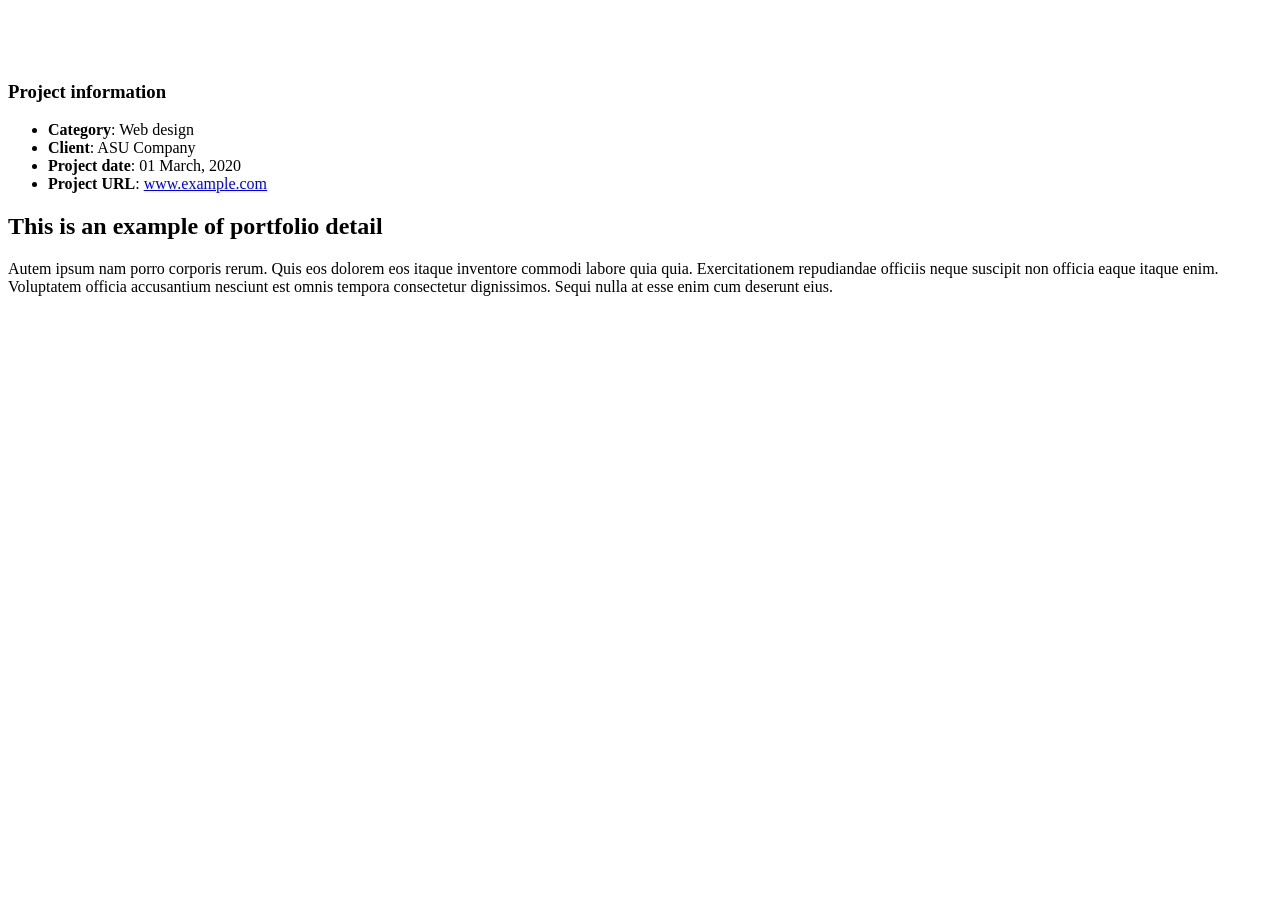
==== portfolio-details.html @ 052a9686 "Add files via upload" ====
<!DOCTYPE html>
<html lang="en">

<head>
  <meta charset="utf-8">
  <meta content="width=device-width, initial-scale=1.0" name="viewport">

  <title>Portfolio Details - Personal Bootstrap Template</title>
  <meta content="" name="description">
  <meta content="" name="keywords">

  <!-- Favicons -->
  <link href="assets/img/favicon.png" rel="icon">
  <link href="assets/img/apple-touch-icon.png" rel="apple-touch-icon">

  <!-- Google Fonts -->
  <link href="https://fonts.googleapis.com/css?family=Open+Sans:300,300i,400,400i,600,600i,700,700i|Raleway:300,300i,400,400i,500,500i,600,600i,700,700i|Poppins:300,300i,400,400i,500,500i,600,600i,700,700i" rel="stylesheet">

  <!-- Vendor CSS Files -->
  <link href="assets/vendor/aos/aos.css" rel="stylesheet">
  <link href="assets/vendor/bootstrap/css/bootstrap.min.css" rel="stylesheet">
  <link href="assets/vendor/bootstrap-icons/bootstrap-icons.css" rel="stylesheet">
  <link href="assets/vendor/boxicons/css/boxicons.min.css" rel="stylesheet">
  <link href="assets/vendor/glightbox/css/glightbox.min.css" rel="stylesheet">
  <link href="assets/vendor/swiper/swiper-bundle.min.css" rel="stylesheet">

  <!-- Template Main CSS File -->
  <link href="assets/css/style.css" rel="stylesheet">

  <!-- =======================================================
  * Template Name: MyResume - v4.10.0
  * Template URL: https://bootstrapmade.com/free-html-bootstrap-template-my-resume/
  * Author: BootstrapMade.com
  * License: https://bootstrapmade.com/license/
  ======================================================== -->
</head>

<body>

  <main id="main">

    <!-- ======= Portfolio Details Section ======= -->
    <section id="portfolio-details" class="portfolio-details">
      <div class="container">

        <div class="row gy-4">

          <div class="col-lg-8">
            <div class="portfolio-details-slider swiper">
              <div class="swiper-wrapper align-items-center">

                <div class="swiper-slide">
                  <img src="assets/img/portfolio/portfolio-details-1.jpg" alt="">
                </div>

                <div class="swiper-slide">
                  <img src="assets/img/portfolio/portfolio-details-2.jpg" alt="">
                </div>

                <div class="swiper-slide">
                  <img src="assets/img/portfolio/portfolio-details-3.jpg" alt="">
                </div>

              </div>
              <div class="swiper-pagination"></div>
            </div>
          </div>

          <div class="col-lg-4">
            <div class="portfolio-info">
              <h3>Project information</h3>
              <ul>
                <li><strong>Category</strong>: Web design</li>
                <li><strong>Client</strong>: ASU Company</li>
                <li><strong>Project date</strong>: 01 March, 2020</li>
                <li><strong>Project URL</strong>: <a href="#">www.example.com</a></li>
              </ul>
            </div>
            <div class="portfolio-description">
              <h2>This is an example of portfolio detail</h2>
              <p>
                Autem ipsum nam porro corporis rerum. Quis eos dolorem eos itaque inventore commodi labore quia quia. Exercitationem repudiandae officiis neque suscipit non officia eaque itaque enim. Voluptatem officia accusantium nesciunt est omnis tempora consectetur dignissimos. Sequi nulla at esse enim cum deserunt eius.
              </p>
            </div>
          </div>

        </div>

      </div>
    </section><!-- End Portfolio Details Section -->

  </main><!-- End #main -->

  <div id="preloader"></div>
  <a href="#" class="back-to-top d-flex align-items-center justify-content-center"><i class="bi bi-arrow-up-short"></i></a>

  <!-- Vendor JS Files -->
  <script src="assets/vendor/purecounter/purecounter_vanilla.js"></script>
  <script src="assets/vendor/aos/aos.js"></script>
  <script src="assets/vendor/bootstrap/js/bootstrap.bundle.min.js"></script>
  <script src="assets/vendor/glightbox/js/glightbox.min.js"></script>
  <script src="assets/vendor/isotope-layout/isotope.pkgd.min.js"></script>
  <script src="assets/vendor/swiper/swiper-bundle.min.js"></script>
  <script src="assets/vendor/typed.js/typed.min.js"></script>
  <script src="assets/vendor/waypoints/noframework.waypoints.js"></script>
  <script src="assets/vendor/php-email-form/validate.js"></script>

  <!-- Template Main JS File -->
  <script src="assets/js/main.js"></script>

</body>

</html>
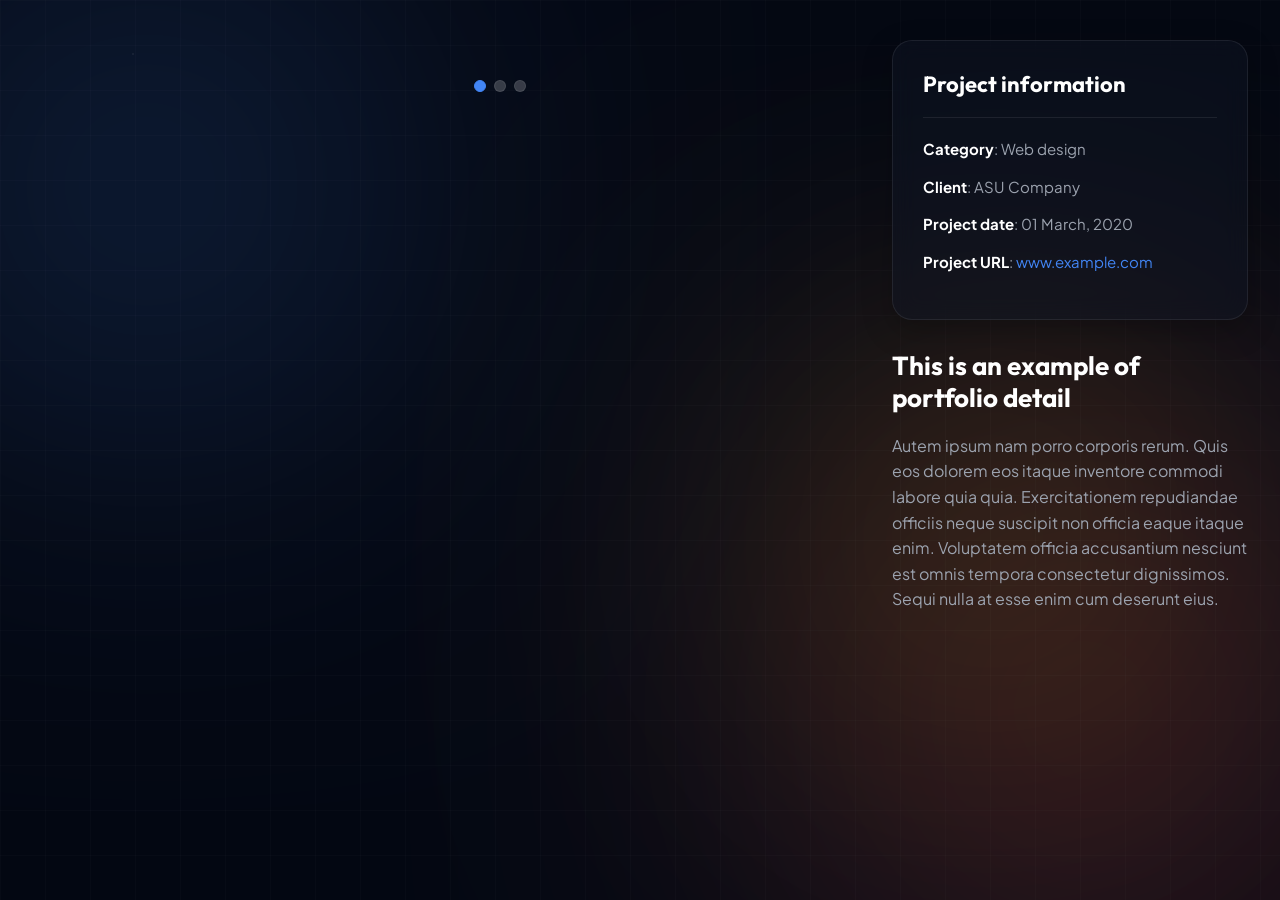
==== commit 0ba2bda2: "update design" ====
--- a/portfolio-details.html
+++ b/portfolio-details.html
@@ -14,7 +14,9 @@
   <link href="assets/img/apple-touch-icon.png" rel="apple-touch-icon">
 
   <!-- Google Fonts -->
-  <link href="https://fonts.googleapis.com/css?family=Open+Sans:300,300i,400,400i,600,600i,700,700i|Raleway:300,300i,400,400i,500,500i,600,600i,700,700i|Poppins:300,300i,400,400i,500,500i,600,600i,700,700i" rel="stylesheet">
+  <link rel="preconnect" href="https://fonts.googleapis.com">
+  <link rel="preconnect" href="https://fonts.gstatic.com" crossorigin>
+  <link href="https://fonts.googleapis.com/css2?family=Plus+Jakarta+Sans:ital,wght@0,300;0,400;0,500;0,600;0,700;0,800;1,400&family=Outfit:wght@300;400;500;600;700;800;900&family=Fira+Code:wght@400;500&display=swap" rel="stylesheet">
 
   <!-- Vendor CSS Files -->
   <link href="assets/vendor/aos/aos.css" rel="stylesheet">
@@ -36,6 +38,12 @@
 </head>
 
 <body>
+  <!-- Background Glow Orbs -->
+  <div class="glow-bg-container">
+    <div class="glow-orb orb-1"></div>
+    <div class="glow-orb orb-2"></div>
+    <div class="glow-orb orb-3"></div>
+  </div>
 
   <main id="main">
 
--- a/assets/css/style.css
+++ b/assets/css/style.css
@@ -0,0 +1,1214 @@
+/**
+* Template Name: MyResume - v4.10.0 (Redesigned for Premium Dark Theme)
+* Redesigned by: Antigravity AI
+*/
+
+/*--------------------------------------------------------------
+# Design System & Variables
+--------------------------------------------------------------*/
+:root {
+  --font-sans: "Plus Jakarta Sans", -apple-system, BlinkMacSystemFont, "Segoe UI", Roboto, sans-serif;
+  --font-heading: "Outfit", sans-serif;
+  --font-mono: "Fira Code", monospace;
+
+  --bg-dark: #030712;
+  --bg-darker: #020617;
+  --bg-card: rgba(17, 24, 39, 0.45);
+  --bg-card-hover: rgba(31, 41, 55, 0.65);
+
+  --text-primary: #f3f4f6;
+  --text-secondary: #9ca3af;
+  --text-muted: #6b7280;
+
+  /* Google Antigravity Branding Colors */
+  --google-blue: #4285F4;
+  --google-blue-rgb: 66, 133, 244;
+  --google-red: #EA4335;
+  --google-red-rgb: 234, 67, 53;
+  --google-yellow: #FBBC05;
+  --google-yellow-rgb: 251, 188, 5;
+  --google-green: #34A853;
+  --google-green-rgb: 52, 168, 83;
+
+  /* Theme color mapping */
+  --primary: var(--google-blue);
+  --primary-rgb: var(--google-blue-rgb);
+  --secondary: var(--google-green);
+  --secondary-rgb: var(--google-green-rgb);
+  --accent: var(--google-red);
+  --accent-rgb: var(--google-red-rgb);
+  --warning: var(--google-yellow);
+  --warning-rgb: var(--google-yellow-rgb);
+
+  --gradient-primary: linear-gradient(135deg, var(--google-blue), var(--google-red));
+  --gradient-glow: linear-gradient(135deg, var(--google-blue), var(--google-green), var(--google-yellow), var(--google-red));
+  --gradient-text: linear-gradient(135deg, #4285F4 0%, #EA4335 30%, #FBBC05 65%, #34A853 100%);
+  --gradient-rainbow: linear-gradient(135deg, #4285F4, #34A853, #FBBC05, #EA4335);
+
+  --border-color: rgba(255, 255, 255, 0.08);
+  --border-hover: rgba(255, 255, 255, 0.16);
+  --radius-sm: 12px;
+  --radius-md: 20px;
+  --radius-lg: 28px;
+
+  --shadow-neon: 0 0 20px rgba(66, 133, 244, 0.15);
+  --shadow-neon-hover: 0 0 35px rgba(234, 67, 53, 0.3);
+
+  --transition: all 0.4s cubic-bezier(0.16, 1, 0.3, 1);
+}
+
+/*--------------------------------------------------------------
+# General Styles
+--------------------------------------------------------------*/
+body {
+  font-family: var(--font-sans);
+  background-color: var(--bg-dark);
+  color: var(--text-primary);
+  overflow-x: hidden;
+  margin: 0;
+  padding: 0;
+}
+
+a {
+  color: var(--primary);
+  text-decoration: none;
+  transition: var(--transition);
+}
+
+a:hover {
+  color: var(--secondary);
+}
+
+h1,
+h2,
+h3,
+h4,
+h5,
+h6 {
+  font-family: var(--font-heading);
+}
+
+/* Custom Scrollbar */
+::-webkit-scrollbar {
+  width: 8px;
+}
+::-webkit-scrollbar-track {
+  background: var(--bg-dark);
+}
+::-webkit-scrollbar-thumb {
+  background: rgba(255, 255, 255, 0.1);
+  border-radius: 4px;
+}
+::-webkit-scrollbar-thumb:hover {
+  background: var(--primary);
+}
+
+/*--------------------------------------------------------------
+# Background Glow System
+--------------------------------------------------------------*/
+.glow-bg-container {
+  position: fixed;
+  top: 0;
+  left: 0;
+  width: 100vw;
+  height: 100vh;
+  z-index: -1;
+  overflow: hidden;
+  background-color: var(--bg-dark);
+  pointer-events: none;
+}
+
+.glow-bg-container::before {
+  content: "";
+  position: absolute;
+  top: 0;
+  left: 0;
+  width: 100%;
+  height: 100%;
+  background-image: 
+    linear-gradient(rgba(255, 255, 255, 0.015) 1px, transparent 1px),
+    linear-gradient(90deg, rgba(255, 255, 255, 0.015) 1px, transparent 1px);
+  background-size: 45px 45px;
+  pointer-events: none;
+}
+
+.glow-orb {
+  position: absolute;
+  border-radius: 50%;
+  filter: blur(140px);
+  opacity: 0.16;
+  mix-blend-mode: screen;
+  animation: floatOrb 22s infinite alternate ease-in-out;
+}
+
+.orb-1 {
+  width: 550px;
+  height: 550px;
+  background: var(--google-blue);
+  top: -10%;
+  left: -10%;
+  animation-duration: 25s;
+}
+
+.orb-2 {
+  width: 650px;
+  height: 650px;
+  background: var(--google-red);
+  bottom: -15%;
+  right: -10%;
+  animation-duration: 32s;
+  animation-delay: -5s;
+}
+
+.orb-3 {
+  width: 450px;
+  height: 450px;
+  background: var(--google-yellow);
+  top: 35%;
+  right: 5%;
+  animation-duration: 28s;
+  animation-delay: -10s;
+}
+
+.orb-4 {
+  width: 500px;
+  height: 500px;
+  background: var(--google-green);
+  bottom: 25%;
+  left: -5%;
+  animation-duration: 24s;
+  animation-delay: -15s;
+}
+
+@keyframes floatOrb {
+  0% {
+    transform: translate(0, 0) scale(1);
+  }
+  50% {
+    transform: translate(50px, -70px) scale(1.1);
+  }
+  100% {
+    transform: translate(-30px, 50px) scale(0.9);
+  }
+}
+
+/*--------------------------------------------------------------
+# Back to Top Button
+--------------------------------------------------------------*/
+.back-to-top {
+  position: fixed;
+  visibility: hidden;
+  opacity: 0;
+  right: 15px;
+  bottom: 15px;
+  z-index: 996;
+  background: var(--gradient-primary);
+  width: 44px;
+  height: 44px;
+  border-radius: 50%;
+  transition: var(--transition);
+  display: flex;
+  align-items: center;
+  justify-content: center;
+  box-shadow: 0 4px 15px rgba(0, 0, 0, 0.4);
+}
+
+.back-to-top i {
+  font-size: 24px;
+  color: #fff;
+  line-height: 0;
+}
+
+.back-to-top:hover {
+  transform: translateY(-5px);
+  box-shadow: 0 0 20px var(--primary);
+}
+
+.back-to-top.active {
+  visibility: visible;
+  opacity: 1;
+}
+
+/*--------------------------------------------------------------
+# Preloader
+--------------------------------------------------------------*/
+#preloader {
+  position: fixed;
+  top: 0;
+  left: 0;
+  right: 0;
+  bottom: 0;
+  z-index: 9999;
+  overflow: hidden;
+  background: var(--bg-dark);
+}
+
+#preloader:before {
+  content: "";
+  position: fixed;
+  top: calc(50% - 30px);
+  left: calc(50% - 30px);
+  border: 4px solid var(--border-color);
+  border-top-color: var(--primary);
+  border-bottom-color: var(--secondary);
+  border-radius: 50%;
+  width: 60px;
+  height: 60px;
+  animation: animate-preloader 1s linear infinite;
+}
+
+@keyframes animate-preloader {
+  0% {
+    transform: rotate(0deg);
+  }
+  100% {
+    transform: rotate(360deg);
+  }
+}
+
+/*--------------------------------------------------------------
+# Disable AOS Animation Delay on Mobile
+--------------------------------------------------------------*/
+@media screen and (max-width: 768px) {
+  [data-aos-delay] {
+    transition-delay: 0 !important;
+  }
+}
+
+/*--------------------------------------------------------------
+# Header & Navigation
+--------------------------------------------------------------*/
+#header {
+  position: fixed;
+  top: 0;
+  left: 0;
+  bottom: 0;
+  z-index: 9997;
+  transition: var(--transition);
+  padding: 15px;
+  display: flex;
+  flex-direction: column;
+  justify-content: center;
+}
+
+@media (max-width: 991px) {
+  #header {
+    width: 280px;
+    background: rgba(2, 6, 23, 0.95);
+    backdrop-filter: blur(25px);
+    -webkit-backdrop-filter: blur(25px);
+    border-right: 1px solid var(--border-color);
+    left: -280px;
+  }
+}
+
+@media (min-width: 991px) {
+  #main {
+    margin-left: 100px;
+  }
+}
+
+/* Navigation Menu */
+.nav-menu {
+  padding: 0;
+  display: block;
+}
+
+.nav-menu * {
+  margin: 0;
+  padding: 0;
+  list-style: none;
+}
+
+.nav-menu > ul > li {
+  position: relative;
+  white-space: nowrap;
+}
+
+.nav-menu a,
+.nav-menu a:focus {
+  display: flex;
+  align-items: center;
+  color: var(--text-secondary);
+  padding: 10px 18px;
+  margin-bottom: 12px;
+  transition: var(--transition);
+  font-size: 15px;
+  border-radius: 50px;
+  background: rgba(255, 255, 255, 0.02);
+  border: 1px solid rgba(255, 255, 255, 0.05);
+  height: 56px;
+  width: 100%;
+  overflow: hidden;
+  backdrop-filter: blur(10px);
+  -webkit-backdrop-filter: blur(10px);
+}
+
+.nav-menu a i,
+.nav-menu a:focus i {
+  font-size: 20px;
+}
+
+.nav-menu a span,
+.nav-menu a:focus span {
+  padding: 0 5px 0 10px;
+  color: var(--text-secondary);
+  font-family: var(--font-sans);
+  font-weight: 500;
+  transition: var(--transition);
+}
+
+@media (min-width: 992px) {
+  .nav-menu a,
+  .nav-menu a:focus {
+    width: 56px;
+  }
+
+  .nav-menu a span,
+  .nav-menu a:focus span {
+    display: none;
+    color: #fff;
+  }
+}
+
+.nav-menu a:hover,
+.nav-menu .active,
+.nav-menu .active:focus,
+.nav-menu li:hover > a {
+  color: #fff;
+  border-color: transparent;
+}
+
+/* Individual Google Color Mappings for Nav Items */
+.nav-menu a.nav-home:hover,
+.nav-menu li:hover > a.nav-home,
+.nav-menu a.nav-home.active {
+  background: linear-gradient(135deg, var(--google-blue), #1a73e8) !important;
+  box-shadow: 0 0 20px rgba(66, 133, 244, 0.55) !important;
+}
+
+.nav-menu a.nav-about:hover,
+.nav-menu li:hover > a.nav-about,
+.nav-menu a.nav-about.active {
+  background: linear-gradient(135deg, var(--google-green), #1e8e3e) !important;
+  box-shadow: 0 0 20px rgba(52, 168, 83, 0.55) !important;
+}
+
+.nav-menu a.nav-experience:hover,
+.nav-menu li:hover > a.nav-experience,
+.nav-menu a.nav-experience.active {
+  background: linear-gradient(135deg, var(--google-yellow), #f29900) !important;
+  box-shadow: 0 0 20px rgba(251, 188, 5, 0.55) !important;
+  color: #020617 !important;
+}
+.nav-menu a.nav-experience:hover span,
+.nav-menu a.nav-experience.active span,
+.nav-menu a.nav-experience:hover i,
+.nav-menu a.nav-experience.active i,
+.nav-menu li:hover > a.nav-experience i {
+  color: #020617 !important;
+}
+
+.nav-menu a.nav-resume:hover,
+.nav-menu li:hover > a.nav-resume,
+.nav-menu a.nav-resume.active {
+  background: linear-gradient(135deg, var(--google-red), #d93025) !important;
+  box-shadow: 0 0 20px rgba(234, 67, 53, 0.55) !important;
+}
+
+.nav-menu a.nav-portfolio:hover,
+.nav-menu li:hover > a.nav-portfolio,
+.nav-menu a.nav-portfolio.active {
+  background: var(--gradient-primary) !important;
+  box-shadow: 0 0 20px rgba(66, 133, 244, 0.35), 0 0 20px rgba(234, 67, 53, 0.35) !important;
+}
+
+.nav-menu a:hover span,
+.nav-menu .active span,
+.nav-menu .active:focus span,
+.nav-menu li:hover > a span {
+  color: #fff;
+}
+
+.nav-menu a:hover,
+.nav-menu li:hover > a {
+  width: 100%;
+  color: #fff;
+}
+
+.nav-menu a:hover span,
+.nav-menu li:hover > a span {
+  display: block;
+}
+
+/* Mobile Nav Toggle */
+.mobile-nav-toggle {
+  position: fixed;
+  right: 15px;
+  top: 15px;
+  z-index: 9998;
+  border: 1px solid var(--border-color);
+  background: rgba(3, 7, 18, 0.8) !important;
+  backdrop-filter: blur(10px);
+  -webkit-backdrop-filter: blur(10px);
+  font-size: 24px;
+  transition: var(--transition);
+  outline: none !important;
+  line-height: 0;
+  cursor: pointer;
+  border-radius: 50%;
+  width: 48px;
+  height: 48px;
+  display: flex;
+  align-items: center;
+  justify-content: center;
+  color: #fff;
+  box-shadow: 0 4px 15px rgba(0, 0, 0, 0.4);
+}
+
+.mobile-nav-active {
+  overflow: hidden;
+}
+
+.mobile-nav-active #header {
+  left: 0;
+}
+
+.mobile-nav-active .mobile-nav-toggle {
+  color: #fff;
+  background: var(--gradient-primary) !important;
+  border-color: transparent;
+  box-shadow: 0 0 15px rgba(99, 102, 241, 0.5);
+}
+
+/*--------------------------------------------------------------
+# Hero Section
+--------------------------------------------------------------*/
+#hero {
+  width: 100%;
+  height: 100vh;
+  position: relative;
+  overflow: hidden;
+  display: flex;
+  flex-direction: column;
+  justify-content: center;
+  background: linear-gradient(to right, rgba(3, 7, 18, 0.95), rgba(3, 7, 18, 0.75)), url("../img/hero-bg.jpg") center center/cover no-repeat;
+}
+
+@media (min-width: 992px) {
+  #hero {
+    padding-left: 100px;
+  }
+}
+
+#hero:before {
+  content: "";
+  position: absolute;
+  top: 0;
+  left: 0;
+  right: 0;
+  bottom: 0;
+  background: radial-gradient(circle at 30% 30%, rgba(99, 102, 241, 0.12), transparent 60%),
+              radial-gradient(circle at 80% 70%, rgba(6, 182, 212, 0.12), transparent 60%);
+  z-index: 1;
+}
+
+#hero .container {
+  position: relative;
+  z-index: 2;
+}
+
+#hero h1 {
+  margin: 0;
+  font-size: 56px;
+  font-weight: 800;
+  line-height: 1.2;
+  font-family: var(--font-heading);
+  background: var(--gradient-text);
+  -webkit-background-clip: text;
+  -webkit-text-fill-color: transparent;
+  margin-bottom: 15px;
+}
+
+#hero p {
+  color: var(--text-secondary);
+  margin: 15px 0 0 0;
+  font-size: 24px;
+  font-family: var(--font-sans);
+  font-weight: 500;
+}
+
+#hero p span {
+  color: var(--secondary);
+  font-weight: 600;
+  border-bottom: 2px solid var(--secondary);
+  letter-spacing: 1px;
+}
+
+#hero .social-links {
+  margin-top: 35px;
+}
+
+#hero .social-links a {
+  font-size: 22px;
+  display: inline-flex;
+  align-items: center;
+  justify-content: center;
+  color: var(--text-secondary);
+  background: rgba(255, 255, 255, 0.03);
+  border: 1px solid var(--border-color);
+  width: 48px;
+  height: 48px;
+  border-radius: 50%;
+  margin-right: 15px;
+  transition: var(--transition);
+}
+
+#hero .social-links a:hover {
+  color: #fff;
+  background: var(--gradient-primary);
+  border-color: transparent;
+  transform: translateY(-5px);
+  box-shadow: 0 5px 15px rgba(99, 102, 241, 0.4);
+}
+
+@media (max-width: 992px) {
+  #hero {
+    text-align: center;
+  }
+
+  #hero h1 {
+    font-size: 36px;
+    line-height: 42px;
+  }
+
+  #hero p {
+    margin-top: 10px;
+    font-size: 20px;
+    line-height: 26px;
+  }
+}
+
+/*--------------------------------------------------------------
+# Sections General
+--------------------------------------------------------------*/
+section {
+  padding: 80px 0;
+  overflow: hidden;
+  position: relative;
+}
+
+.section-title {
+  text-align: center;
+  padding-bottom: 40px;
+}
+
+.section-title h2 {
+  font-family: var(--font-heading);
+  font-size: 36px;
+  font-weight: 800;
+  text-transform: uppercase;
+  margin-bottom: 15px;
+  position: relative;
+  color: #fff;
+  letter-spacing: 1px;
+}
+
+.section-title h2::after {
+  content: "";
+  position: absolute;
+  display: block;
+  width: 60px;
+  height: 4px;
+  background: var(--gradient-primary);
+  border-radius: 2px;
+  bottom: -10px;
+  left: 50%;
+  transform: translateX(-50%);
+}
+
+.section-title p {
+  color: var(--text-secondary);
+  font-size: 16px;
+  max-width: 650px;
+  margin: 20px auto 0 auto;
+  line-height: 1.6;
+}
+
+/*--------------------------------------------------------------
+# About Section
+--------------------------------------------------------------*/
+.profile-img-container {
+  position: relative;
+  width: 240px;
+  height: 240px;
+  border-radius: var(--radius-md);
+  overflow: hidden;
+  padding: 8px;
+  background: var(--gradient-rainbow);
+  box-shadow: 0 10px 30px rgba(66, 133, 244, 0.3);
+  transition: var(--transition);
+}
+
+.profile-img-container::before {
+  content: "";
+  position: absolute;
+  top: 0;
+  left: 0;
+  right: 0;
+  bottom: 0;
+  background: linear-gradient(135deg, var(--google-yellow), var(--google-red), var(--google-blue), var(--google-green));
+  opacity: 0;
+  transition: var(--transition);
+  z-index: 1;
+}
+
+.profile-img-container:hover {
+  transform: translateY(-8px) rotate(2deg);
+  box-shadow: var(--shadow-neon-hover);
+}
+
+.profile-img-container:hover::before {
+  opacity: 1;
+}
+
+.profile-img {
+  position: relative;
+  z-index: 2;
+  width: 100%;
+  height: 100%;
+  object-fit: cover;
+  border-radius: 14px;
+  background: var(--bg-darker);
+}
+
+.about .content h3 {
+  font-family: var(--font-heading);
+  font-weight: 700;
+  font-size: 28px;
+  color: #fff;
+  margin-bottom: 20px;
+}
+
+.about .content ul {
+  list-style: none;
+  padding: 0;
+}
+
+.about .content ul li {
+  margin-bottom: 15px;
+  display: flex;
+  align-items: center;
+  font-family: var(--font-sans);
+  color: var(--text-secondary);
+}
+
+.about .content ul strong {
+  color: #fff;
+  margin-right: 8px;
+}
+
+.about .content ul i {
+  font-size: 16px;
+  margin-right: 10px;
+  color: var(--secondary);
+  line-height: 0;
+}
+
+/*--------------------------------------------------------------
+# Experience & Skills Section
+--------------------------------------------------------------*/
+#experience {
+  background: transparent;
+}
+
+#experience .title {
+  font-family: var(--font-heading);
+  font-size: 36px;
+  font-weight: 800;
+  color: #fff;
+  text-align: center;
+  margin-bottom: 40px;
+  text-transform: uppercase;
+}
+
+.experience-details-container {
+  display: flex;
+  justify-content: center;
+  padding: 0 15px;
+}
+
+.about-containers {
+  display: grid;
+  grid-template-columns: 1fr 1fr;
+  gap: 30px;
+  width: 100%;
+  max-width: 1200px;
+}
+
+@media (max-width: 991px) {
+  .about-containers {
+    grid-template-columns: 1fr;
+  }
+}
+
+.details-container {
+  background: var(--bg-card);
+  border: 1px solid var(--border-color);
+  backdrop-filter: blur(12px);
+  -webkit-backdrop-filter: blur(12px);
+  padding: 30px;
+  border-radius: var(--radius-md);
+  transition: var(--transition);
+  box-shadow: 0 10px 30px rgba(0, 0, 0, 0.25);
+}
+
+.details-container:hover {
+  transform: translateY(-5px);
+}
+
+.details-container.container-frontend:hover {
+  border-color: rgba(66, 133, 244, 0.4);
+  box-shadow: 0 15px 35px rgba(66, 133, 244, 0.25), 0 5px 25px rgba(52, 168, 83, 0.15);
+}
+
+.details-container.container-backend:hover {
+  border-color: rgba(234, 67, 53, 0.4);
+  box-shadow: 0 15px 35px rgba(234, 67, 53, 0.25), 0 5px 25px rgba(251, 188, 5, 0.15);
+}
+
+.experience-sub-title {
+  color: #fff;
+  font-family: var(--font-heading);
+  font-weight: 700;
+  font-size: 22px;
+  margin-bottom: 25px;
+  text-align: center;
+  border-bottom: 1px solid var(--border-color);
+  padding-bottom: 15px;
+}
+
+.container-frontend .experience-sub-title {
+  border-bottom: 2px solid var(--google-blue);
+}
+
+.container-backend .experience-sub-title {
+  border-bottom: 2px solid var(--google-red);
+}
+
+.article-container {
+  display: grid;
+  grid-template-columns: repeat(auto-fill, minmax(110px, 1fr));
+  gap: 20px;
+  justify-content: center;
+}
+
+article {
+  display: flex;
+  flex-direction: column;
+  align-items: center;
+  justify-content: center;
+  padding: 15px 10px;
+  background: rgba(255, 255, 255, 0.02);
+  border: 1px solid rgba(255, 255, 255, 0.03);
+  border-radius: var(--radius-sm);
+  transition: var(--transition);
+  text-align: center;
+  box-sizing: border-box;
+  width: 100% !important;
+}
+
+article:hover {
+  background: rgba(255, 255, 255, 0.05);
+  transform: translateY(-5px) scale(1.05);
+}
+
+/* Custom Frontend item hovers (alternating Blue & Green) */
+.container-frontend article:nth-child(odd):hover {
+  border-color: var(--google-blue);
+  box-shadow: 0 5px 15px rgba(66, 133, 244, 0.35);
+}
+.container-frontend article:nth-child(odd):hover .experience-icon {
+  filter: drop-shadow(0 0 8px rgba(66, 133, 244, 0.7));
+}
+
+.container-frontend article:nth-child(even):hover {
+  border-color: var(--google-green);
+  box-shadow: 0 5px 15px rgba(52, 168, 83, 0.35);
+}
+.container-frontend article:nth-child(even):hover .experience-icon {
+  filter: drop-shadow(0 0 8px rgba(52, 168, 83, 0.7));
+}
+
+/* Custom Backend item hovers (alternating Yellow & Red) */
+.container-backend article:nth-child(odd):hover {
+  border-color: var(--google-yellow);
+  box-shadow: 0 5px 15px rgba(251, 188, 5, 0.35);
+}
+.container-backend article:nth-child(odd):hover .experience-icon {
+  filter: drop-shadow(0 0 8px rgba(251, 188, 5, 0.7));
+}
+
+.container-backend article:nth-child(even):hover {
+  border-color: var(--google-red);
+  box-shadow: 0 5px 15px rgba(234, 67, 53, 0.35);
+}
+.container-backend article:nth-child(even):hover .experience-icon {
+  filter: drop-shadow(0 0 8px rgba(234, 67, 53, 0.7));
+}
+
+article .experience-icon {
+  width: 45px;
+  height: 45px;
+  margin-bottom: 12px;
+  transition: var(--transition);
+}
+
+article:hover .experience-icon {
+  transform: scale(1.1);
+}
+
+article h3 {
+  font-family: var(--font-sans);
+  font-size: 14px;
+  font-weight: 600;
+  color: var(--text-primary);
+  margin: 0;
+}
+
+/*--------------------------------------------------------------
+# Resume Section
+--------------------------------------------------------------*/
+.resume {
+  background: transparent;
+}
+
+.resume .resume-title {
+  font-family: var(--font-heading);
+  font-size: 24px;
+  font-weight: 700;
+  margin-top: 30px;
+  margin-bottom: 25px;
+  color: #fff;
+  border-left: 4px solid var(--primary);
+  padding-left: 15px;
+}
+
+.resume .resume-item {
+  padding: 0 0 30px 25px;
+  margin-top: -2px;
+  border-left: 2px dashed rgba(99, 102, 241, 0.3);
+  position: relative;
+}
+
+.resume .resume-item:last-child {
+  border-left: 0;
+  padding-bottom: 0;
+}
+
+.resume .resume-item::before {
+  content: "";
+  position: absolute;
+  width: 16px;
+  height: 16px;
+  border-radius: 50%;
+  left: -9px;
+  top: 4px;
+  background: var(--bg-dark);
+  border: 3px solid var(--primary);
+  box-shadow: 0 0 10px var(--primary);
+  transition: var(--transition);
+}
+
+.resume .resume-item:hover::before {
+  background: var(--primary);
+  box-shadow: 0 0 18px var(--primary);
+  transform: scale(1.2);
+}
+
+.resume .resume-item h4 {
+  font-family: var(--font-heading);
+  font-size: 18px;
+  font-weight: 700;
+  color: #fff;
+  margin-bottom: 8px;
+}
+
+.resume .resume-item h5 {
+  font-family: var(--font-mono);
+  font-size: 14px;
+  background: rgba(99, 102, 241, 0.1);
+  color: var(--primary);
+  border: 1px solid rgba(99, 102, 241, 0.2);
+  padding: 4px 12px;
+  display: inline-block;
+  font-weight: 600;
+  border-radius: 50px;
+  margin-bottom: 12px;
+}
+
+.resume .resume-item p {
+  color: var(--text-secondary);
+  font-size: 15px;
+  margin-bottom: 8px;
+}
+
+.resume .resume-item p em {
+  color: var(--text-primary);
+  font-style: normal;
+  font-weight: 500;
+}
+
+.resume .resume-item ul {
+  padding-left: 20px;
+  color: var(--text-secondary);
+  font-size: 14px;
+}
+
+.resume .resume-item ul li {
+  padding-bottom: 8px;
+}
+
+/*--------------------------------------------------------------
+# Portfolio Section
+--------------------------------------------------------------*/
+.portfolio {
+  background: transparent;
+}
+
+.portfolio #portfolio-flters {
+  padding: 0;
+  margin: 0 auto 35px auto;
+  list-style: none;
+  text-align: center;
+  background: rgba(255, 255, 255, 0.02);
+  border: 1px solid var(--border-color);
+  border-radius: 50px;
+  padding: 4px 20px;
+  display: inline-block;
+}
+
+.portfolio #portfolio-flters li {
+  cursor: pointer;
+  display: inline-block;
+  padding: 8px 20px;
+  font-family: var(--font-sans);
+  font-size: 14px;
+  font-weight: 600;
+  text-transform: uppercase;
+  color: var(--text-secondary);
+  border-radius: 50px;
+  margin: 2px;
+  transition: var(--transition);
+}
+
+.portfolio #portfolio-flters li:hover,
+.portfolio #portfolio-flters li.filter-active {
+  color: #fff;
+  background: var(--gradient-primary);
+}
+
+.portfolio .portfolio-item {
+  margin-bottom: 30px;
+}
+
+.portfolio .portfolio-wrap {
+  transition: var(--transition);
+  position: relative;
+  overflow: hidden;
+  z-index: 1;
+  border-radius: var(--radius-md);
+  border: 1px solid var(--border-color);
+  background: var(--bg-card);
+}
+
+.portfolio .portfolio-wrap img {
+  transition: var(--transition);
+  width: 100%;
+}
+
+.portfolio .portfolio-wrap::before {
+  content: "";
+  background: linear-gradient(to top, rgba(3, 7, 18, 0.95), rgba(3, 7, 18, 0.4));
+  position: absolute;
+  left: 0;
+  right: 0;
+  top: 0;
+  bottom: 0;
+  transition: var(--transition);
+  z-index: 2;
+  opacity: 0;
+}
+
+.portfolio .portfolio-wrap .portfolio-info {
+  opacity: 0;
+  position: absolute;
+  top: 0;
+  left: 0;
+  right: 0;
+  bottom: 0;
+  text-align: center;
+  z-index: 3;
+  transition: var(--transition);
+  display: flex;
+  flex-direction: column;
+  justify-content: center;
+  align-items: center;
+  padding: 20px;
+  transform: translateY(20px);
+}
+
+.portfolio .portfolio-wrap .portfolio-info h4 {
+  font-family: var(--font-heading);
+  font-size: 20px;
+  color: #fff;
+  font-weight: 700;
+  margin-bottom: 8px;
+}
+
+.portfolio .portfolio-wrap .portfolio-info h4 a {
+  color: #fff;
+  transition: var(--transition);
+}
+
+.portfolio .portfolio-wrap .portfolio-info h4 a:hover {
+  color: var(--secondary);
+}
+
+.portfolio .portfolio-wrap .portfolio-info p {
+  color: var(--text-secondary);
+  font-family: var(--font-mono);
+  font-size: 13px;
+  text-transform: uppercase;
+  letter-spacing: 1px;
+  margin-bottom: 15px;
+}
+
+.portfolio .portfolio-wrap .portfolio-links {
+  text-align: center;
+  z-index: 4;
+}
+
+.portfolio .portfolio-wrap .portfolio-links a {
+  color: #fff;
+  background: var(--gradient-primary);
+  width: 44px;
+  height: 44px;
+  border-radius: 50%;
+  display: inline-flex;
+  align-items: center;
+  justify-content: center;
+  margin: 0 6px;
+  font-size: 20px;
+  transition: var(--transition);
+  box-shadow: 0 4px 10px rgba(0, 0, 0, 0.3);
+}
+
+.portfolio .portfolio-wrap .portfolio-links a:hover {
+  transform: scale(1.1);
+  box-shadow: 0 0 15px var(--primary);
+}
+
+.portfolio .portfolio-wrap:hover {
+  transform: translateY(-8px);
+  border-color: var(--primary);
+  box-shadow: 0 15px 30px rgba(99, 102, 241, 0.25);
+}
+
+.portfolio .portfolio-wrap:hover img {
+  transform: scale(1.08);
+}
+
+.portfolio .portfolio-wrap:hover::before {
+  opacity: 1;
+}
+
+.portfolio .portfolio-wrap:hover .portfolio-info {
+  opacity: 1;
+  transform: translateY(0);
+}
+
+/*--------------------------------------------------------------
+# Portfolio Details Section
+--------------------------------------------------------------*/
+.portfolio-details {
+  padding-top: 40px;
+  background: transparent;
+}
+
+.portfolio-details .portfolio-details-slider img {
+  width: 100%;
+  border-radius: var(--radius-md);
+  border: 1px solid var(--border-color);
+}
+
+.portfolio-details .portfolio-details-slider .swiper-pagination {
+  margin-top: 20px;
+  position: relative;
+}
+
+.portfolio-details .portfolio-details-slider .swiper-pagination .swiper-pagination-bullet {
+  width: 12px;
+  height: 12px;
+  background-color: rgba(255, 255, 255, 0.2);
+  opacity: 1;
+  border: 1px solid var(--border-color);
+}
+
+.portfolio-details .portfolio-details-slider .swiper-pagination .swiper-pagination-bullet-active {
+  background-color: var(--primary);
+  border-color: var(--primary);
+}
+
+.portfolio-details .portfolio-info {
+  padding: 30px;
+  background: var(--bg-card);
+  border: 1px solid var(--border-color);
+  border-radius: var(--radius-md);
+  backdrop-filter: blur(12px);
+  -webkit-backdrop-filter: blur(12px);
+  box-shadow: 0 10px 30px rgba(0, 0, 0, 0.25);
+}
+
+.portfolio-details .portfolio-info h3 {
+  font-family: var(--font-heading);
+  font-size: 22px;
+  font-weight: 700;
+  margin-bottom: 20px;
+  padding-bottom: 20px;
+  border-bottom: 1px solid var(--border-color);
+  color: #fff;
+}
+
+.portfolio-details .portfolio-info ul {
+  list-style: none;
+  padding: 0;
+  font-size: 15px;
+  color: var(--text-secondary);
+}
+
+.portfolio-details .portfolio-info ul li strong {
+  color: #fff;
+}
+
+.portfolio-details .portfolio-info ul li+li {
+  margin-top: 15px;
+}
+
+.portfolio-details .portfolio-description {
+  padding-top: 30px;
+}
+
+.portfolio-details .portfolio-description h2 {
+  font-family: var(--font-heading);
+  font-size: 26px;
+  font-weight: 700;
+  color: #fff;
+  margin-bottom: 20px;
+}
+
+.portfolio-details .portfolio-description p {
+  padding: 0;
+  color: var(--text-secondary);
+  line-height: 1.6;
+}
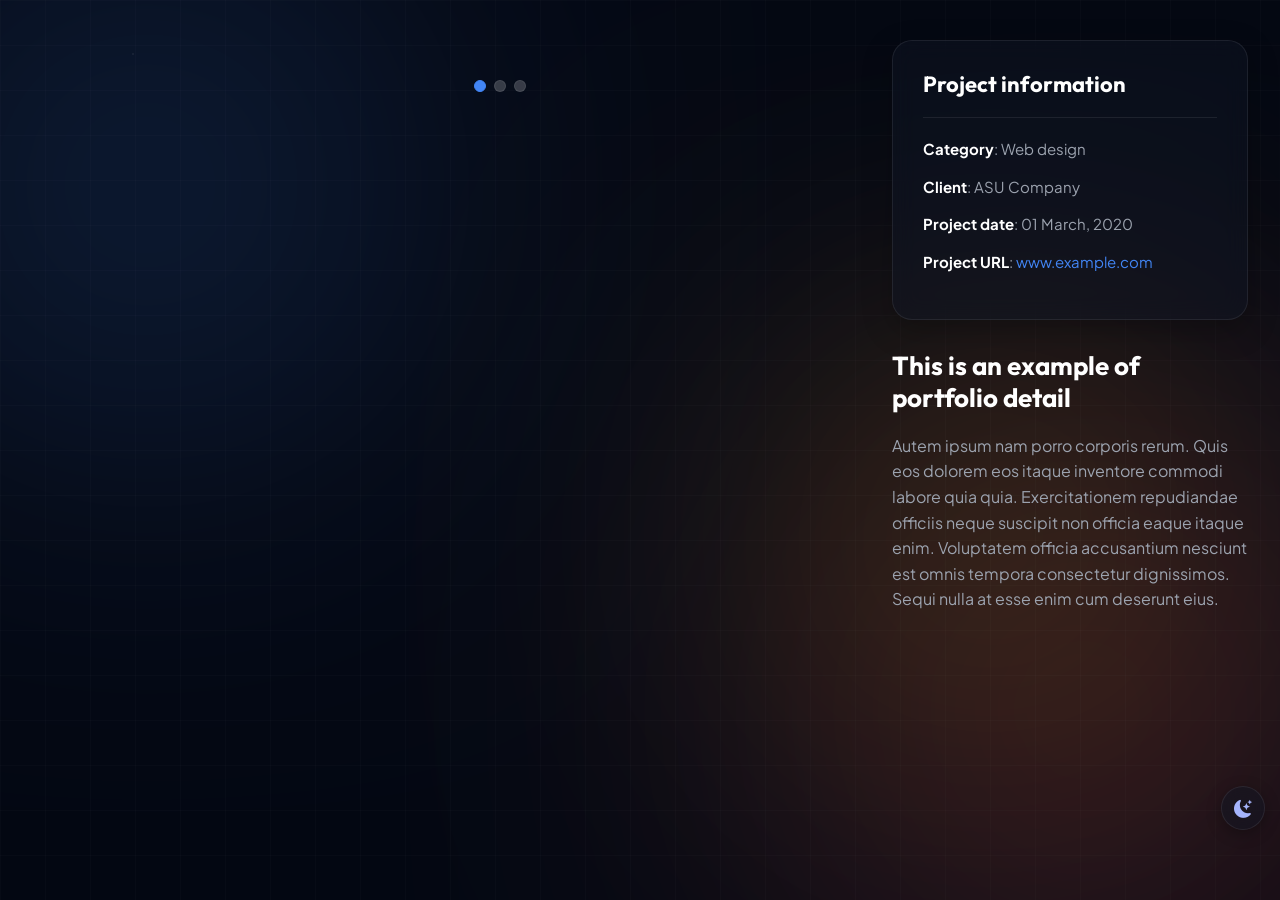
==== commit 6a536f56: "update light mode darkmode transition" ====
--- a/portfolio-details.html
+++ b/portfolio-details.html
@@ -38,6 +38,14 @@
 </head>
 
 <body>
+  <script>
+    (function() {
+      const savedTheme = localStorage.getItem('theme');
+      if (savedTheme === 'light') {
+        document.body.classList.add('light-mode');
+      }
+    })();
+  </script>
   <!-- Background Glow Orbs -->
   <div class="glow-bg-container">
     <div class="glow-orb orb-1"></div>
@@ -102,6 +110,14 @@
   <div id="preloader"></div>
   <a href="#" class="back-to-top d-flex align-items-center justify-content-center"><i class="bi bi-arrow-up-short"></i></a>
 
+  <!-- ======= Theme Toggle Button ======= -->
+  <button id="theme-toggle" class="theme-toggle" aria-label="Toggle light/dark mode" title="Toggle light/dark mode">
+    <span class="theme-toggle-icon">
+      <i class="bi bi-moon-stars-fill theme-icon-dark"></i>
+      <i class="bi bi-sun-fill theme-icon-light"></i>
+    </span>
+  </button>
+
   <!-- Vendor JS Files -->
   <script src="assets/vendor/purecounter/purecounter_vanilla.js"></script>
   <script src="assets/vendor/aos/aos.js"></script>
--- a/assets/css/style.css
+++ b/assets/css/style.css
@@ -67,6 +67,7 @@
   overflow-x: hidden;
   margin: 0;
   padding: 0;
+  transition: background-color 0.4s ease, color 0.4s ease;
 }
 
 a {
@@ -116,6 +117,7 @@
   overflow: hidden;
   background-color: var(--bg-dark);
   pointer-events: none;
+  transition: background-color 0.4s ease;
 }
 
 .glow-bg-container::before {
@@ -230,6 +232,348 @@
 }
 
 /*--------------------------------------------------------------
+# Theme Toggle Button
+--------------------------------------------------------------*/
+.theme-toggle {
+  position: fixed;
+  right: 15px;
+  bottom: 70px;
+  z-index: 996;
+  background: var(--bg-card);
+  border: 1px solid var(--border-color);
+  backdrop-filter: blur(12px);
+  -webkit-backdrop-filter: blur(12px);
+  width: 44px;
+  height: 44px;
+  border-radius: 50%;
+  display: flex;
+  align-items: center;
+  justify-content: center;
+  cursor: pointer;
+  transition: var(--transition);
+  box-shadow: 0 4px 15px rgba(0, 0, 0, 0.3);
+  overflow: hidden;
+}
+
+.theme-toggle:hover {
+  background: var(--gradient-rainbow);
+  border-color: transparent;
+  transform: translateY(-3px) rotate(15deg);
+  box-shadow: 0 0 20px rgba(66, 133, 244, 0.4);
+}
+
+.theme-toggle-icon {
+  position: relative;
+  width: 20px;
+  height: 20px;
+  display: flex;
+  align-items: center;
+  justify-content: center;
+}
+
+.theme-icon-dark,
+.theme-icon-light {
+  position: absolute;
+  font-size: 18px;
+  transition: all 0.5s cubic-bezier(0.16, 1, 0.3, 1);
+}
+
+/* Dark mode (default): show moon, hide sun */
+.theme-icon-dark {
+  color: #a5b4fc;
+  opacity: 1;
+  transform: rotate(0deg) scale(1);
+}
+
+.theme-icon-light {
+  color: var(--google-yellow);
+  opacity: 0;
+  transform: rotate(90deg) scale(0.5);
+}
+
+/* Light mode: hide moon, show sun */
+body.light-mode .theme-icon-dark {
+  opacity: 0;
+  transform: rotate(-90deg) scale(0.5);
+}
+
+body.light-mode .theme-icon-light {
+  opacity: 1;
+  transform: rotate(0deg) scale(1);
+}
+
+body.light-mode .theme-toggle {
+  background: rgba(255, 255, 255, 0.8);
+  border-color: rgba(0, 0, 0, 0.1);
+  box-shadow: 0 4px 15px rgba(0, 0, 0, 0.15);
+}
+
+/*--------------------------------------------------------------
+# Light Mode Overrides
+--------------------------------------------------------------*/
+body.light-mode {
+  background-color: #f0f2f8;
+  color: #1a1c2e;
+}
+
+body.light-mode .glow-bg-container {
+  background-color: #f0f2f8;
+}
+
+body.light-mode .glow-bg-container::before {
+  background-image:
+    linear-gradient(rgba(0, 0, 0, 0.04) 1px, transparent 1px),
+    linear-gradient(90deg, rgba(0, 0, 0, 0.04) 1px, transparent 1px);
+}
+
+body.light-mode .glow-orb {
+  mix-blend-mode: multiply;
+  opacity: 0.07;
+}
+
+/* Light mode — text */
+body.light-mode,
+body.light-mode p,
+body.light-mode .about .content ul li {
+  color: #374151;
+}
+
+body.light-mode h1,
+body.light-mode h2,
+body.light-mode h3,
+body.light-mode h4,
+body.light-mode h5,
+body.light-mode h6 {
+  color: #111827;
+}
+
+/* Light mode — header/nav */
+body.light-mode #header {
+  background: transparent;
+}
+
+@media (max-width: 991px) {
+  body.light-mode #header {
+    background: rgba(240, 242, 248, 0.95);
+    border-right: 1px solid rgba(0, 0, 0, 0.1);
+  }
+}
+
+body.light-mode .nav-menu a,
+body.light-mode .nav-menu a:focus {
+  color: #374151;
+  background: rgba(0, 0, 0, 0.04);
+  border: 1px solid rgba(0, 0, 0, 0.08);
+}
+
+body.light-mode .nav-menu a span,
+body.light-mode .nav-menu a:focus span {
+  color: #374151;
+}
+
+body.light-mode .nav-menu a:hover,
+body.light-mode .nav-menu .active,
+body.light-mode .nav-menu li:hover > a {
+  color: #fff !important;
+  border-color: transparent !important;
+}
+
+body.light-mode .nav-menu a:hover i,
+body.light-mode .nav-menu .active i,
+body.light-mode .nav-menu li:hover > a i {
+  color: #fff !important;
+}
+
+body.light-mode .nav-menu a:hover span,
+body.light-mode .nav-menu .active span,
+body.light-mode .nav-menu li:hover > a span {
+  color: #fff !important;
+}
+
+/* Light mode — hero */
+body.light-mode #hero {
+  background: linear-gradient(to right, rgba(240, 242, 248, 0.97), rgba(240, 242, 248, 0.80));
+}
+
+body.light-mode #hero p {
+  color: #4b5563;
+}
+
+body.light-mode #hero .social-links a {
+  color: #4b5563;
+  background: rgba(0, 0, 0, 0.05);
+  border: 1px solid rgba(0, 0, 0, 0.1);
+}
+
+/* Light mode — cards */
+body.light-mode .details-container,
+body.light-mode .portfolio .portfolio-wrap,
+body.light-mode .portfolio-details .portfolio-info {
+  background: rgba(255, 255, 255, 0.75);
+  border-color: rgba(0, 0, 0, 0.08);
+  box-shadow: 0 4px 20px rgba(0, 0, 0, 0.08);
+}
+
+body.light-mode article {
+  background: rgba(255, 255, 255, 0.6);
+  border: 1px solid rgba(0, 0, 0, 0.07);
+}
+
+body.light-mode article h3 {
+  color: #1f2937;
+}
+
+body.light-mode article:hover {
+  background: rgba(255, 255, 255, 0.95);
+  box-shadow: 0 8px 24px rgba(0, 0, 0, 0.06);
+}
+
+/* Light mode — section titles */
+body.light-mode .section-title h2,
+body.light-mode #experience .title {
+  color: #111827;
+}
+
+body.light-mode .section-title p {
+  color: #6b7280;
+}
+
+/* Light mode — experience sub-titles */
+body.light-mode .experience-sub-title {
+  color: #111827;
+  border-bottom-color: rgba(0, 0, 0, 0.1);
+}
+
+/* Light mode — resume */
+body.light-mode .resume .resume-title {
+  color: #111827;
+}
+
+body.light-mode .resume .resume-item {
+  border-left-color: rgba(66, 133, 244, 0.35);
+}
+
+body.light-mode .resume .resume-item h4 {
+  color: #111827;
+}
+
+body.light-mode .resume .resume-item p {
+  color: #4b5563;
+}
+
+body.light-mode .resume .resume-item p em {
+  color: #1f2937;
+}
+
+body.light-mode .resume .resume-item ul {
+  color: #4b5563;
+}
+
+body.light-mode .resume .resume-item::before {
+  background: #f0f2f8;
+}
+
+body.light-mode .resume .resume-item:nth-child(4n+3) h5 {
+  color: #b06000;
+  background: rgba(251, 188, 5, 0.12);
+  border-color: rgba(251, 188, 5, 0.35);
+}
+
+/* Light mode — portfolio */
+body.light-mode .portfolio #portfolio-flters {
+  background: rgba(255, 255, 255, 0.7);
+  border-color: rgba(0, 0, 0, 0.1);
+}
+
+body.light-mode .portfolio #portfolio-flters li {
+  color: #4b5563;
+}
+
+body.light-mode .portfolio #portfolio-flters li.filter-active,
+body.light-mode .portfolio #portfolio-flters li:hover {
+  color: #fff;
+}
+
+body.light-mode .portfolio .portfolio-wrap::before {
+  background: linear-gradient(to top, rgba(255, 255, 255, 0.98), rgba(255, 255, 255, 0.85));
+}
+
+body.light-mode .portfolio .portfolio-wrap .portfolio-info h4,
+body.light-mode .portfolio .portfolio-wrap .portfolio-info h4 a {
+  color: #111827;
+}
+
+body.light-mode .portfolio .portfolio-wrap .portfolio-info p {
+  color: #4b5563;
+}
+
+/* Light mode — portfolio details page */
+body.light-mode .portfolio-details .portfolio-info h3 {
+  color: #111827;
+  border-bottom-color: rgba(0, 0, 0, 0.08);
+}
+
+body.light-mode .portfolio-details .portfolio-info ul li strong {
+  color: #111827;
+}
+
+body.light-mode .portfolio-details .portfolio-description h2 {
+  color: #111827;
+}
+
+body.light-mode .portfolio-details .portfolio-details-slider .swiper-pagination .swiper-pagination-bullet {
+  background-color: rgba(0, 0, 0, 0.2);
+  border-color: rgba(0, 0, 0, 0.15);
+}
+
+body.light-mode .portfolio-details .portfolio-details-slider .swiper-pagination .swiper-pagination-bullet-active {
+  background-color: var(--primary);
+  border-color: var(--primary);
+}
+
+body.light-mode .profile-img {
+  background: #e2e8f0;
+}
+
+/* Light mode — about info list */
+body.light-mode .about .content ul strong {
+  color: #111827;
+}
+
+body.light-mode .about .content h3 {
+  color: #111827;
+}
+
+/* Light mode — scrollbar */
+body.light-mode ::-webkit-scrollbar-track {
+  background: #e5e7eb;
+}
+
+body.light-mode ::-webkit-scrollbar-thumb {
+  background: rgba(0, 0, 0, 0.2);
+}
+
+/* Light mode — preloader */
+body.light-mode #preloader {
+  background: #f0f2f8;
+}
+
+/* Light mode — mobile toggle */
+body.light-mode .mobile-nav-toggle {
+  background: rgba(240, 242, 248, 0.9) !important;
+  color: #1f2937;
+  border-color: rgba(0, 0, 0, 0.1);
+}
+
+body.light-mode.mobile-nav-active .mobile-nav-toggle {
+  color: #fff;
+  background: var(--gradient-rainbow) !important;
+  border-color: transparent;
+}
+
+
+
+/*--------------------------------------------------------------
 # Preloader
 --------------------------------------------------------------*/
 #preloader {
@@ -476,9 +820,9 @@
 
 .mobile-nav-active .mobile-nav-toggle {
   color: #fff;
-  background: var(--gradient-primary) !important;
+  background: var(--gradient-rainbow) !important;
   border-color: transparent;
-  box-shadow: 0 0 15px rgba(99, 102, 241, 0.5);
+  box-shadow: 0 0 15px rgba(66, 133, 244, 0.5), 0 0 15px rgba(234, 67, 53, 0.3);
 }
 
 /*--------------------------------------------------------------
@@ -508,8 +852,11 @@
   left: 0;
   right: 0;
   bottom: 0;
-  background: radial-gradient(circle at 30% 30%, rgba(99, 102, 241, 0.12), transparent 60%),
-              radial-gradient(circle at 80% 70%, rgba(6, 182, 212, 0.12), transparent 60%);
+  background:
+    radial-gradient(circle at 15% 25%, rgba(66, 133, 244, 0.14), transparent 50%),
+    radial-gradient(circle at 85% 20%, rgba(52, 168, 83, 0.12), transparent 50%),
+    radial-gradient(circle at 80% 75%, rgba(234, 67, 53, 0.12), transparent 50%),
+    radial-gradient(circle at 20% 80%, rgba(251, 188, 5, 0.10), transparent 50%);
   z-index: 1;
 }
 
@@ -539,10 +886,13 @@
 }
 
 #hero p span {
-  color: var(--secondary);
-  font-weight: 600;
-  border-bottom: 2px solid var(--secondary);
+  background: var(--gradient-text);
+  -webkit-background-clip: text;
+  -webkit-text-fill-color: transparent;
+  font-weight: 700;
   letter-spacing: 1px;
+  border-bottom: 2px solid transparent;
+  background-clip: text;
 }
 
 #hero .social-links {
@@ -566,10 +916,23 @@
 
 #hero .social-links a:hover {
   color: #fff;
-  background: var(--gradient-primary);
   border-color: transparent;
   transform: translateY(-5px);
-  box-shadow: 0 5px 15px rgba(99, 102, 241, 0.4);
+}
+
+#hero .social-links a:nth-child(1):hover {
+  background: linear-gradient(135deg, var(--google-blue), #1a73e8);
+  box-shadow: 0 5px 18px rgba(66, 133, 244, 0.5);
+}
+
+#hero .social-links a:nth-child(2):hover {
+  background: linear-gradient(135deg, var(--google-red), #d93025);
+  box-shadow: 0 5px 18px rgba(234, 67, 53, 0.5);
+}
+
+#hero .social-links a:nth-child(3):hover {
+  background: linear-gradient(135deg, var(--google-green), #1e8e3e);
+  box-shadow: 0 5px 18px rgba(52, 168, 83, 0.5);
 }
 
 @media (max-width: 992px) {
@@ -620,11 +983,19 @@
   display: block;
   width: 60px;
   height: 4px;
-  background: var(--gradient-primary);
+  background: var(--gradient-rainbow);
+  background-size: 200% 200%;
   border-radius: 2px;
   bottom: -10px;
   left: 50%;
   transform: translateX(-50%);
+  animation: rainbowShift 4s ease infinite;
+}
+
+@keyframes rainbowShift {
+  0% { background-position: 0% 50%; }
+  50% { background-position: 100% 50%; }
+  100% { background-position: 0% 50%; }
 }
 
 .section-title p {
@@ -890,14 +1261,28 @@
   margin-top: 30px;
   margin-bottom: 25px;
   color: #fff;
-  border-left: 4px solid var(--primary);
+  border-left: 4px solid var(--google-blue);
   padding-left: 15px;
+}
+
+/* Alternate resume-title accent colors per section */
+.resume .col-lg-6:first-child .resume-title:first-of-type {
+  border-left-color: var(--google-blue);
+}
+.resume .col-lg-6:first-child .resume-title:last-of-type {
+  border-left-color: var(--google-yellow);
+}
+.resume .col-lg-6:last-child .resume-title:first-of-type {
+  border-left-color: var(--google-red);
+}
+.resume .col-lg-6:last-child .resume-title:last-of-type {
+  border-left-color: var(--google-green);
 }
 
 .resume .resume-item {
   padding: 0 0 30px 25px;
   margin-top: -2px;
-  border-left: 2px dashed rgba(99, 102, 241, 0.3);
+  border-left: 2px dashed rgba(66, 133, 244, 0.3);
   position: relative;
 }
 
@@ -915,16 +1300,26 @@
   left: -9px;
   top: 4px;
   background: var(--bg-dark);
-  border: 3px solid var(--primary);
-  box-shadow: 0 0 10px var(--primary);
-  transition: var(--transition);
-}
+  border: 3px solid var(--google-blue);
+  box-shadow: 0 0 10px rgba(66, 133, 244, 0.5);
+  transition: var(--transition);
+}
+
+/* Cycle timeline dot colors per item: Blue, Green, Yellow, Red */
+.resume .resume-item:nth-child(4n+1)::before { border-color: var(--google-blue); box-shadow: 0 0 10px rgba(66,133,244,0.5); }
+.resume .resume-item:nth-child(4n+2)::before { border-color: var(--google-green); box-shadow: 0 0 10px rgba(52,168,83,0.5); }
+.resume .resume-item:nth-child(4n+3)::before { border-color: var(--google-yellow); box-shadow: 0 0 10px rgba(251,188,5,0.5); }
+.resume .resume-item:nth-child(4n+4)::before { border-color: var(--google-red); box-shadow: 0 0 10px rgba(234,67,53,0.5); }
 
 .resume .resume-item:hover::before {
-  background: var(--primary);
-  box-shadow: 0 0 18px var(--primary);
+  background: var(--google-blue);
+  box-shadow: 0 0 20px rgba(66, 133, 244, 0.8);
   transform: scale(1.2);
 }
+.resume .resume-item:nth-child(4n+1):hover::before { background: var(--google-blue); box-shadow: 0 0 20px rgba(66,133,244,0.8); }
+.resume .resume-item:nth-child(4n+2):hover::before { background: var(--google-green); box-shadow: 0 0 20px rgba(52,168,83,0.8); }
+.resume .resume-item:nth-child(4n+3):hover::before { background: var(--google-yellow); box-shadow: 0 0 20px rgba(251,188,5,0.8); }
+.resume .resume-item:nth-child(4n+4):hover::before { background: var(--google-red); box-shadow: 0 0 20px rgba(234,67,53,0.8); }
 
 .resume .resume-item h4 {
   font-family: var(--font-heading);
@@ -937,15 +1332,21 @@
 .resume .resume-item h5 {
   font-family: var(--font-mono);
   font-size: 14px;
-  background: rgba(99, 102, 241, 0.1);
-  color: var(--primary);
-  border: 1px solid rgba(99, 102, 241, 0.2);
+  background: rgba(66, 133, 244, 0.1);
+  color: var(--google-blue);
+  border: 1px solid rgba(66, 133, 244, 0.25);
   padding: 4px 12px;
   display: inline-block;
   font-weight: 600;
   border-radius: 50px;
   margin-bottom: 12px;
 }
+
+/* Cycle date badge colors per item */
+.resume .resume-item:nth-child(4n+1) h5 { color: var(--google-blue); background: rgba(66,133,244,0.1); border-color: rgba(66,133,244,0.25); }
+.resume .resume-item:nth-child(4n+2) h5 { color: var(--google-green); background: rgba(52,168,83,0.1); border-color: rgba(52,168,83,0.25); }
+.resume .resume-item:nth-child(4n+3) h5 { color: var(--google-yellow); background: rgba(251,188,5,0.1); border-color: rgba(251,188,5,0.25); }
+.resume .resume-item:nth-child(4n+4) h5 { color: var(--google-red); background: rgba(234,67,53,0.1); border-color: rgba(234,67,53,0.25); }
 
 .resume .resume-item p {
   color: var(--text-secondary);
@@ -1005,7 +1406,8 @@
 .portfolio #portfolio-flters li:hover,
 .portfolio #portfolio-flters li.filter-active {
   color: #fff;
-  background: var(--gradient-primary);
+  background: var(--gradient-rainbow);
+  box-shadow: 0 0 18px rgba(66, 133, 244, 0.35);
 }
 
 .portfolio .portfolio-item {
@@ -1106,13 +1508,29 @@
 
 .portfolio .portfolio-wrap .portfolio-links a:hover {
   transform: scale(1.1);
-  box-shadow: 0 0 15px var(--primary);
-}
-
-.portfolio .portfolio-wrap:hover {
+  box-shadow: 0 0 18px rgba(66, 133, 244, 0.6);
+}
+
+/* Cycle portfolio card hover accent colors */
+.portfolio .portfolio-item:nth-child(4n+1) .portfolio-wrap:hover {
   transform: translateY(-8px);
-  border-color: var(--primary);
-  box-shadow: 0 15px 30px rgba(99, 102, 241, 0.25);
+  border-color: var(--google-blue);
+  box-shadow: 0 15px 30px rgba(66, 133, 244, 0.3);
+}
+.portfolio .portfolio-item:nth-child(4n+2) .portfolio-wrap:hover {
+  transform: translateY(-8px);
+  border-color: var(--google-red);
+  box-shadow: 0 15px 30px rgba(234, 67, 53, 0.3);
+}
+.portfolio .portfolio-item:nth-child(4n+3) .portfolio-wrap:hover {
+  transform: translateY(-8px);
+  border-color: var(--google-yellow);
+  box-shadow: 0 15px 30px rgba(251, 188, 5, 0.3);
+}
+.portfolio .portfolio-item:nth-child(4n+4) .portfolio-wrap:hover {
+  transform: translateY(-8px);
+  border-color: var(--google-green);
+  box-shadow: 0 15px 30px rgba(52, 168, 83, 0.3);
 }
 
 .portfolio .portfolio-wrap:hover img {
